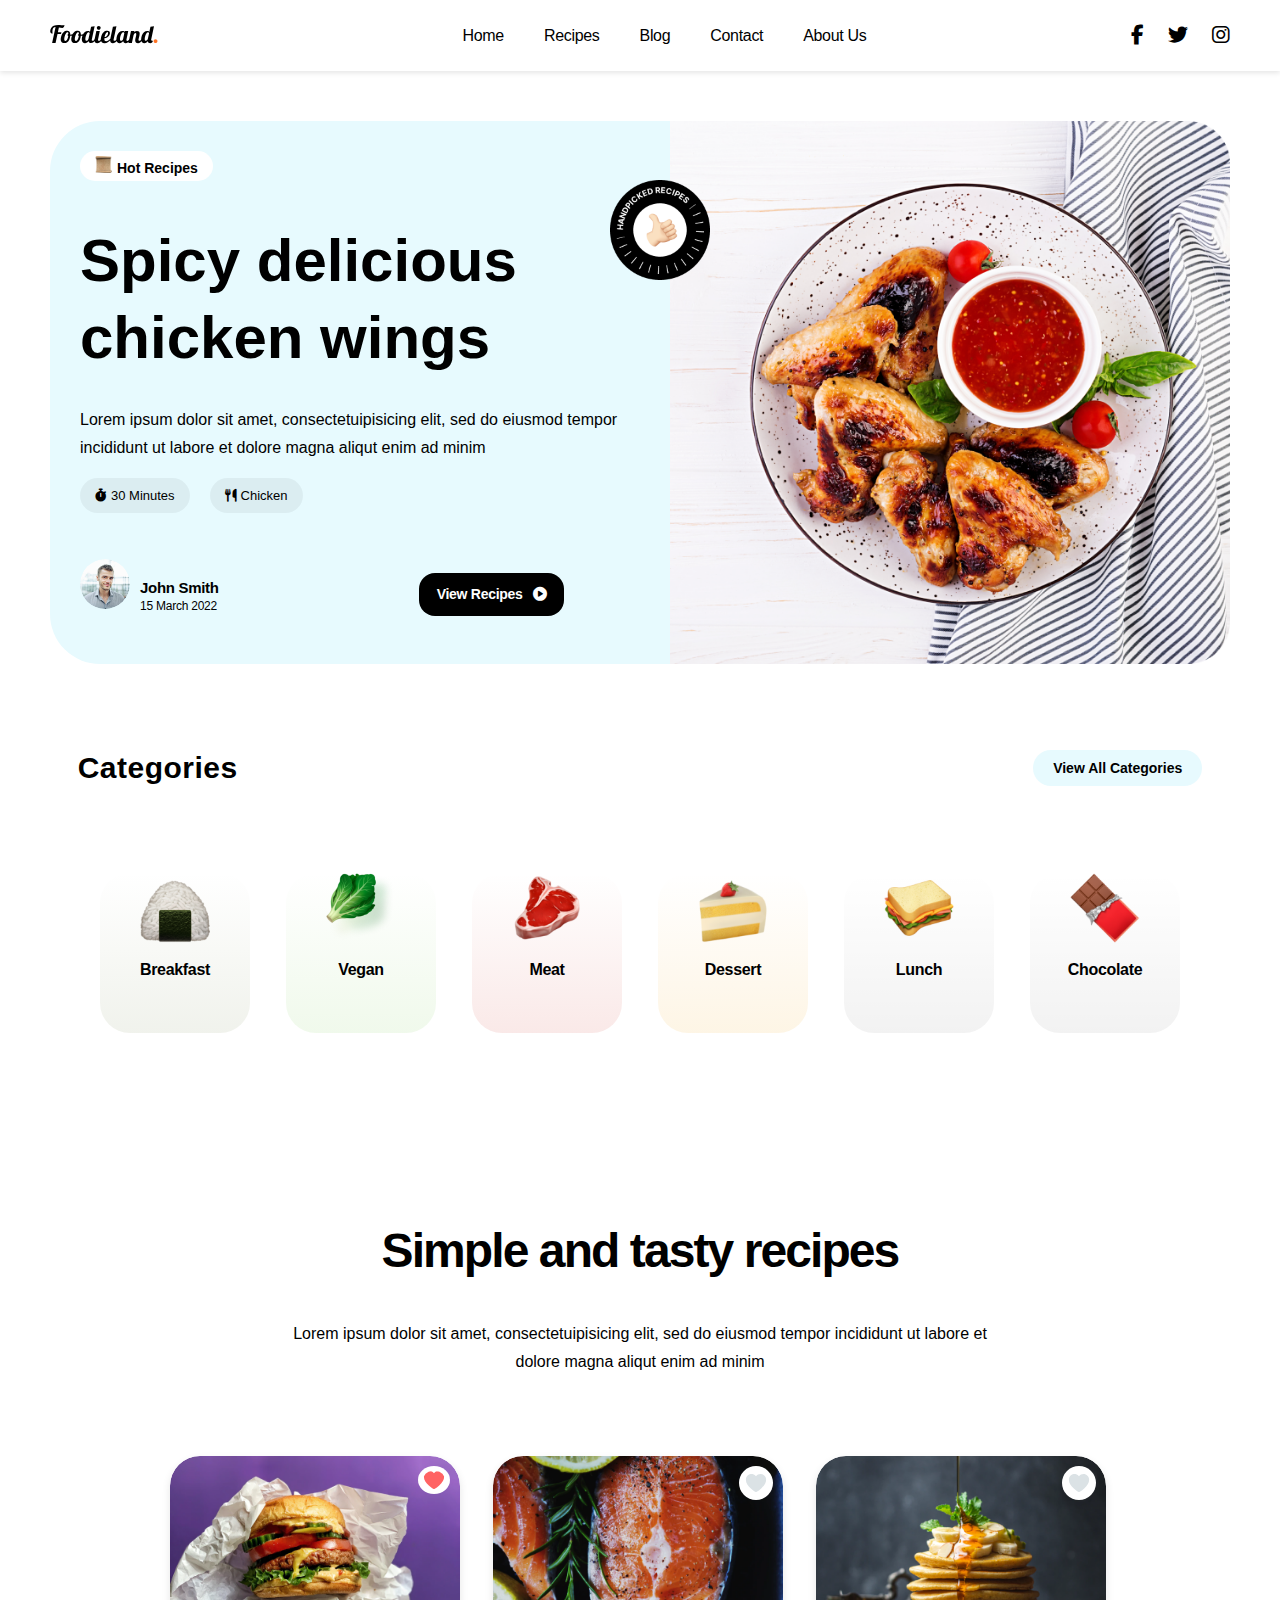
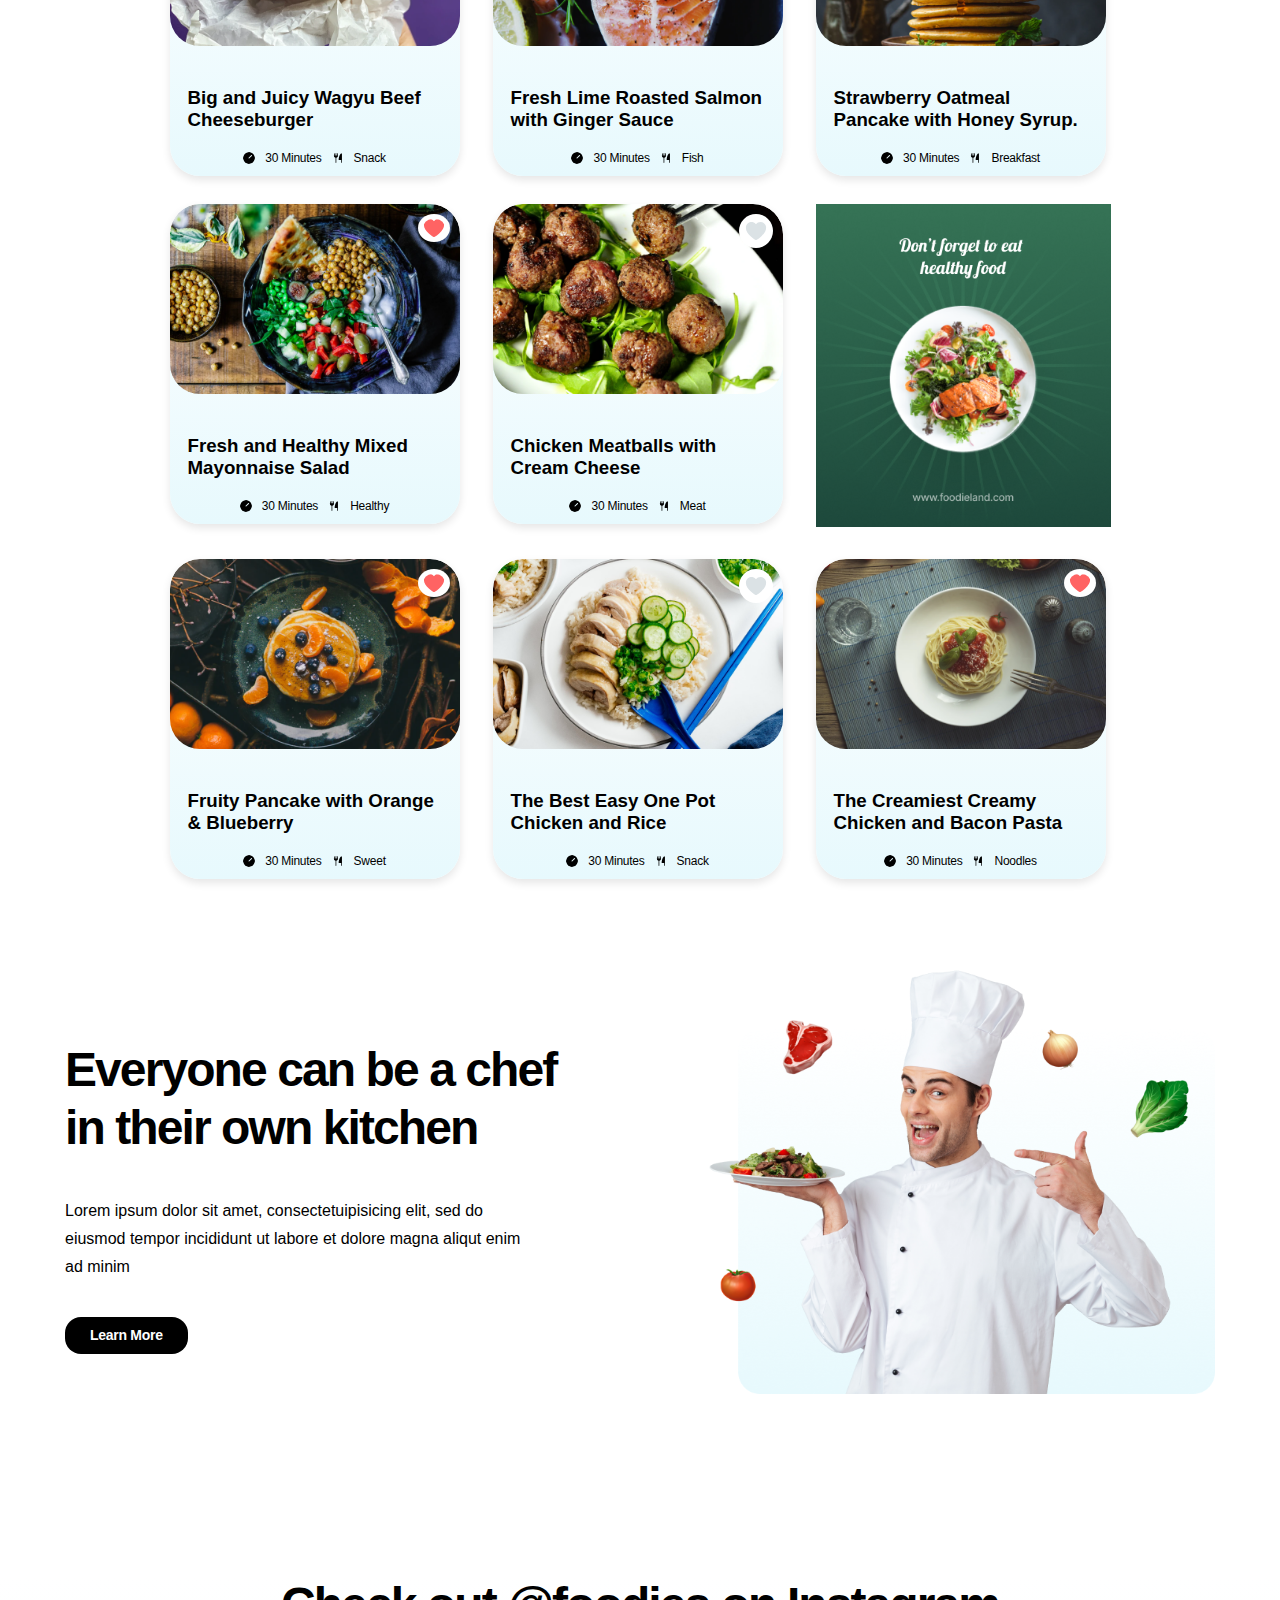
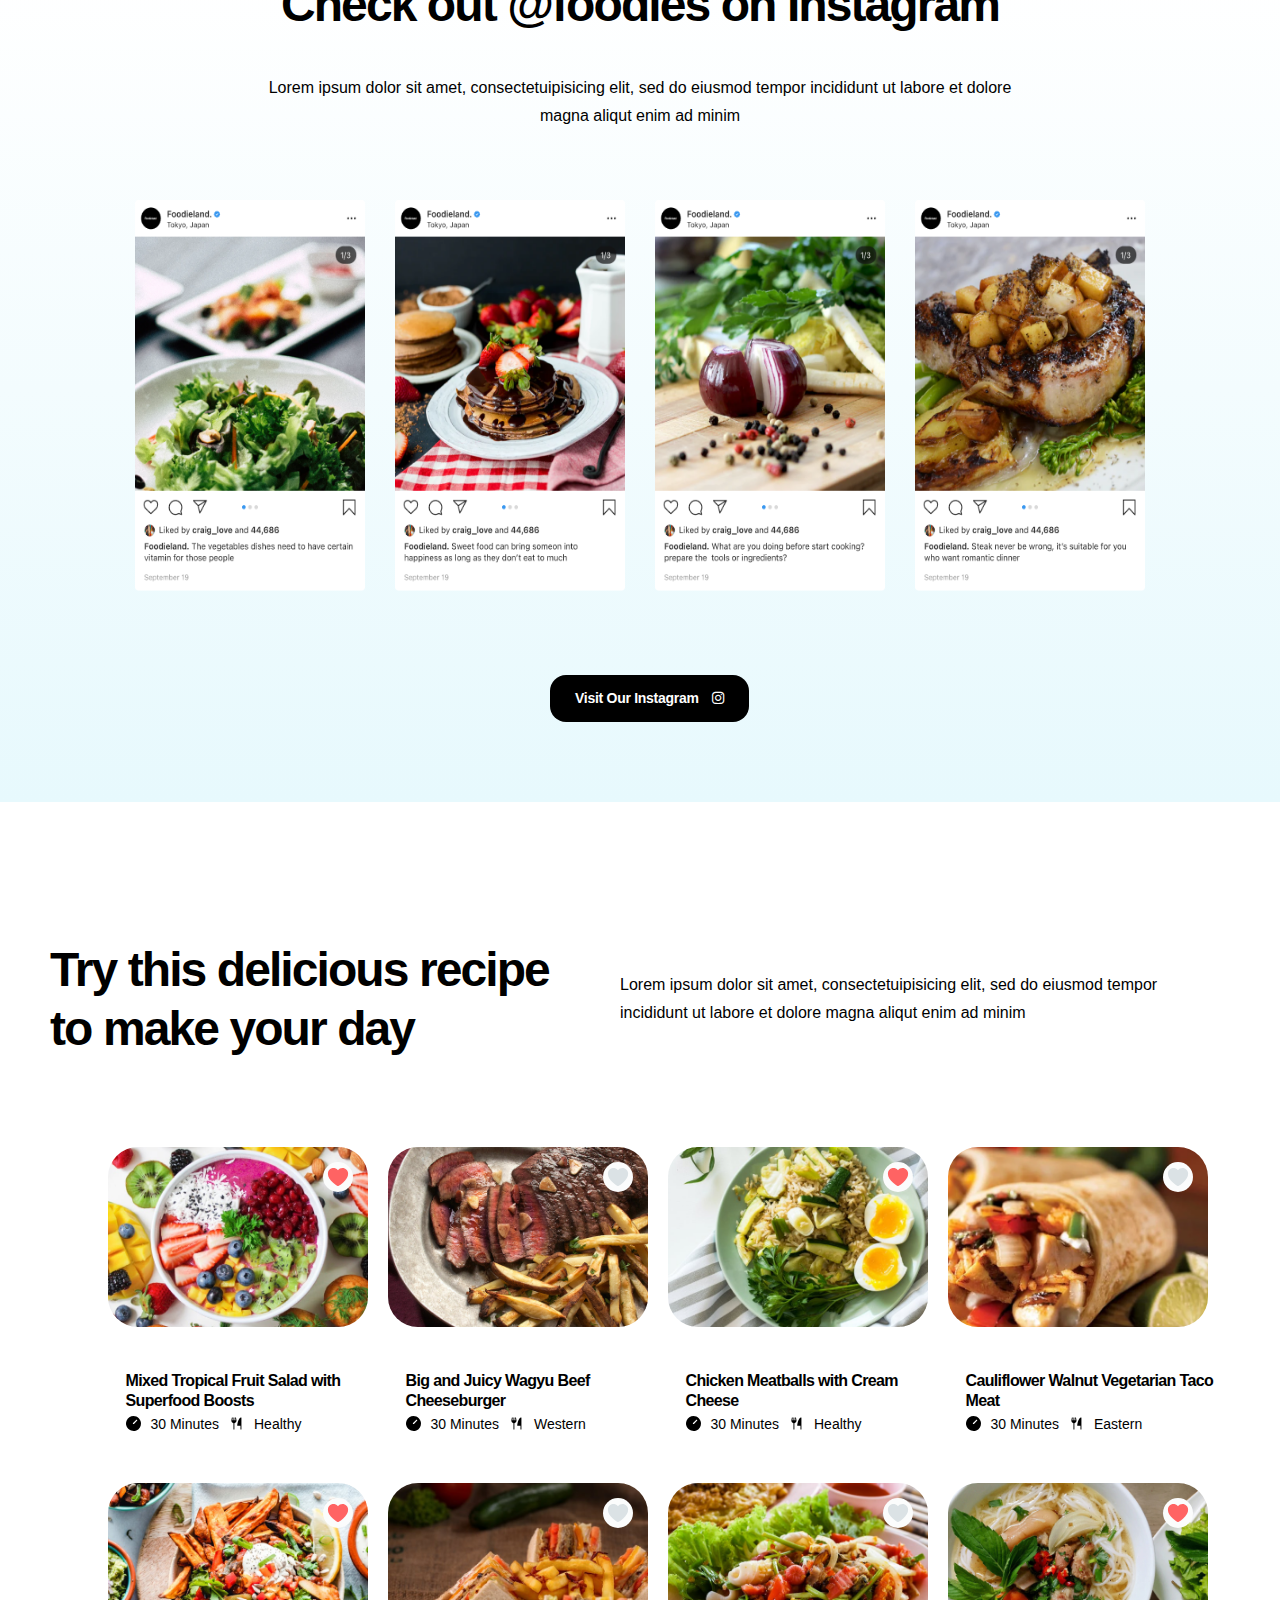
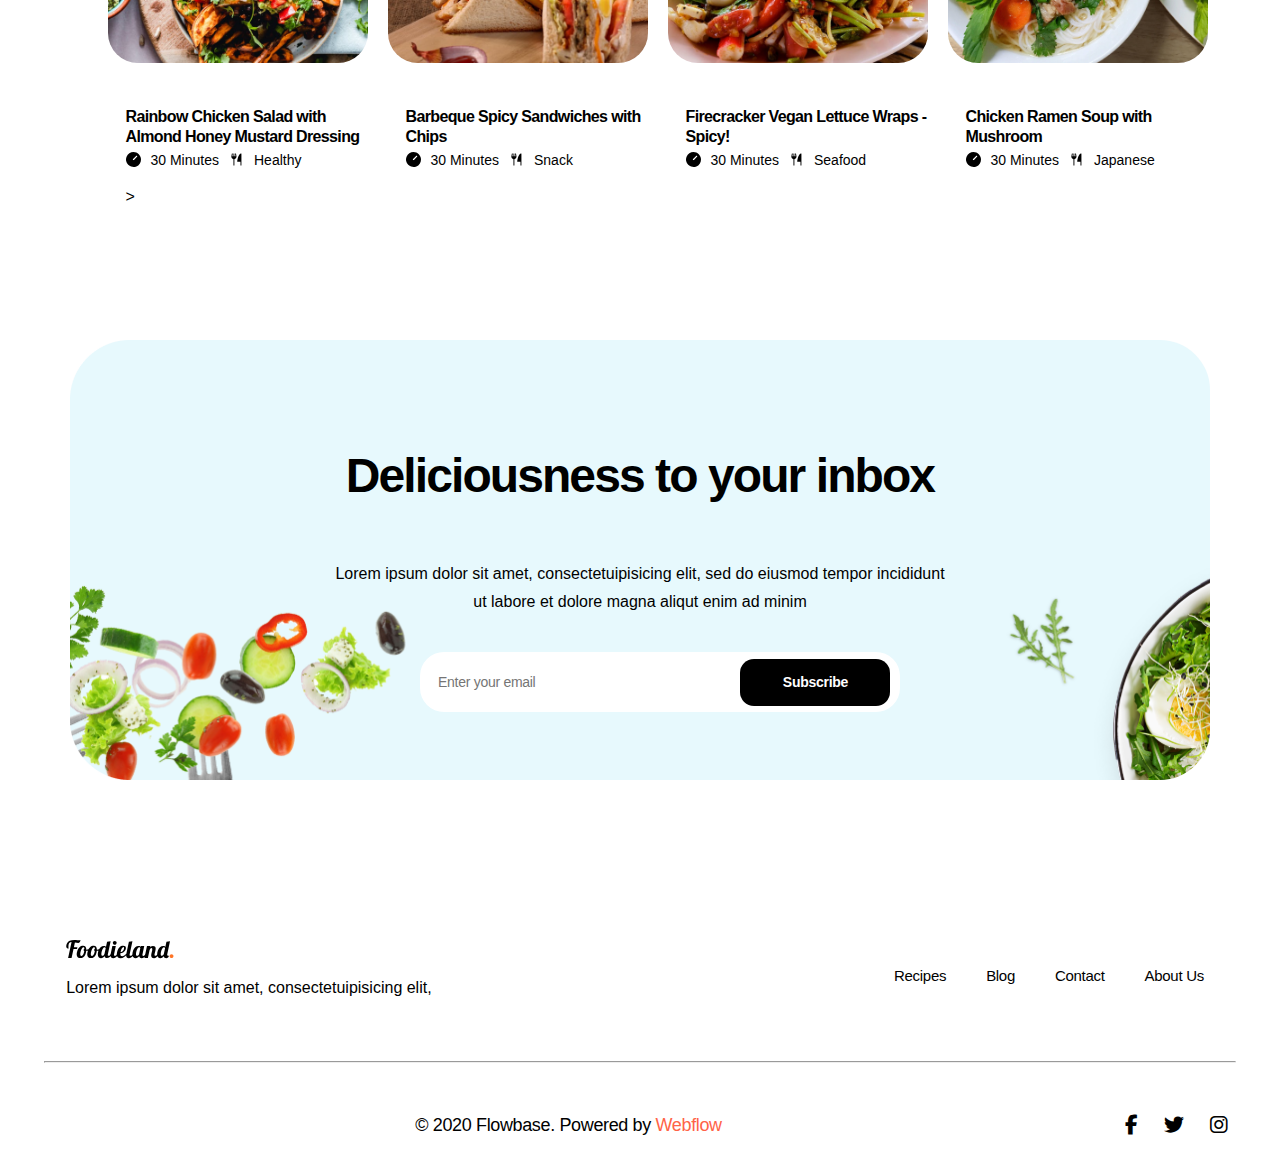
==== index.html @ 09a2fe60 "modified" ====
<!DOCTYPE html>
<html lang="en">
<head>
    <meta charset="UTF-8">
    <meta http-equiv="X-UA-Compatible" content="ie=edge">
    <meta name="viewport" content="width=device-width, initial-scale=1.0">
    <!-- font awesome cdn link -->
    <link rel="stylesheet" href="https://cdnjs.cloudflare.com/ajax/libs/font-awesome/6.7.2/css/all.min.css ">
    <!-- Link to external CSS file  for homepage-->
    <link rel="stylesheet" href="css/Homepage.css">

    <title>Foodieland. homepage</title>
</head>
<body>
    <!-- header section for homepage with navigation links -->
    <header>
        <nav class="navbar">
            <div class ="logo logo-banner">
                <img src="assets/homeImages/heroImages/Foodieland..svg" alt="foodieland logo">
            </div>
            <ul class="menu" role="navigation">
                <li><a href="#">Home</a></li>
                <li><a href="#recipe-Gallery">Recipes</a></li>
                <li><a href="blogpage.html" target="_blank">Blog</a></li>
                <li><a href="contactpage.html" target="_blank">Contact</a></li>
                <li><a href="#footer">About Us</a></li>
            </ul>
            <div class="social-icons">
                <a href=""><i class="fa-brands fa-facebook-f"></i></a>
                <a href=""><i    class="fa-brands fa-twitter"></i></a>
                <a href=""><i  class="fa-brands fa-instagram"></i></a>                             
            </div>
        </nav>
        
    </header>

    <!-- hero section -->
    <main>
        <section class="recipe-preview" id="recipe-preview">
            
            <div class="content-column">
                <div class="label"><img src="./assets/homeImages/heroImages/image 14.png" alt="">Hot Recipes</div>
                <h1>Spicy delicious chicken wings</h1>
                <p>Lorem ipsum dolor sit amet, consectetuipisicing elit, sed do eiusmod tempor incididunt ut labore et dolore magna aliqut enim ad minim</p>
                <div class="details">
                    <div class="time details-btn"><i class="fa-solid fa-stopwatch"></i>30 Minutes</div>
                    <div class="type details-btn"><i class="fa-solid fa-utensils"></i>Chicken</div>
                </div>
                <div class="author">
                    <img src="./assets/homeImages/heroImages/Ellipse 2.svg" alt="profile img">
                <div class="author-info">
                    <h4>John Smith</h4>
                    <p>15 March 2022</p>
                </div>
                <a href="#" class="view-recipe">View Recipes<i class="fa-solid fa-circle-play"></i></a>
                </div>
            </div>
            <img src="./assets/homeImages/heroImages/Badge.png" alt="brand badge image" id="Badge">
            <div class="image-column">
                <img src="./assets/homeImages/heroImages/Mask Group.png"   alt="Baked Chicken Wings"> 
            </div>
        </section>
    </main>
    
    <!-- section categories -->
        <section class="categories">
            <div class="item-view">
                <h2>Categories</h2>
                <button type="view-btn">View All Categories</button>
            </div>
            <div class="category-item-wrapper">
                <div class="category-item item1">
                    <img src="assets/homeImages/categories/image 25.png" alt="">
                    <p>Breakfast</p>
                </div>
                <div class="category-item item2">
                    <img src="assets/homeImages/categories/Group 879.png" alt="">  
                    <p>Vegan</p>
                </div>
                <div class="category-item item3">
                    <img src="assets/homeImages/categories/image 21.png" alt="">
                    <p>Meat</p>
                </div>
                <div class="category-item item4">
                    <img src="assets/homeImages/categories/image 22.png" alt="">
                    <p>Dessert</p>
                </div>
                <div class="category-item item5">
                    <img src="assets/homeImages/categories/image 23.png" alt="">
                    <p>Lunch</p>
                </div>
                <div class="category-item item6">
                    <img src="assets/homeImages/categories/image 24.png" alt="">
                    <p>Chocolate</p>
                </div>
            </div>
        </section>

        <!-- section recipes-gallery  -->
        <section class="recipes-gallery">
            <article class="text">
                <h2>Simple and tasty recipes</h2>
                <p>Lorem ipsum dolor sit amet, consectetuipisicing elit, sed do eiusmod tempor 
                    incididunt ut labore et dolore magna aliqut enim ad minim
                </p>
            </article>
            <section class="gallery" id="recipe-Gallery">

                <article class="card">
                    <div class="icons">
                        <img src="assets/homeImages/simple&Tastygallery/Vector.svg" alt="">
                    </div>
                    <img src="assets/homeImages/simple&Tastygallery/Mask Group.png" alt="Food 5">
                    <div class="card-content">
                        <h3>Big and Juicy Wagyu Beef Cheeseburger</h3>
                        <div class="meta">
                            <img src="assets/homeImages/simple&Tastygallery/time.svg " width="40px" alt="Time"> 30 Minutes
                            <img src="assets/homeImages/simple&Tastygallery/ForkKnife.svg" alt="Category"> Snack
                        </div>
                        </div>
                </article>
                <article class="card">
                    <div class="icons">
                        <img src="assets/homeImages/simple&Tastygallery/Heart.svg" alt="">
                    </div>
                    <img src="assets/homeImages/simple&Tastygallery/image 26.png" alt="Food 5">
                    <div class="card-content">
                        <h3>Fresh Lime Roasted Salmon with Ginger Sauce</h3>
                        <div class="meta">
                            <img src="assets/homeImages/simple&Tastygallery/time.svg "  alt="Time"> 30 Minutes
                            <img src="assets/homeImages/simple&Tastygallery/ForkKnife.svg" alt="Category"> Fish
                        </div>
                        </div>
                </article>
                <article class="card">
                    <div class="icons">
                        <img src="assets/homeImages/simple&Tastygallery/Heart.svg" alt="">
                    </div>
                    <img src="assets/homeImages/simple&Tastygallery/Mask Group (1).png" alt="Food 5">
                    <div class="card-content">
                        <h3>Strawberry Oatmeal Pancake with Honey Syrup.</h3>
                        <div class="meta">
                            <img src="assets/homeImages/simple&Tastygallery/time.svg " width="40px" alt="Time"> 30 Minutes
                            <img src="assets/homeImages/simple&Tastygallery/ForkKnife.svg" alt="Category"> Breakfast
                        </div>
                        </div>
                </article>
                <article class="card">
                    <div class="icons">
                        <img src="assets/homeImages/simple&Tastygallery/Vector.svg" alt="">
                    </div>
                    <img src="assets/homeImages/simple&Tastygallery/Mask Group (2).png" alt="Food 5">
                    <div class="card-content">
                        <h3>Fresh and Healthy Mixed Mayonnaise Salad</h3>
                        <div class="meta">
                            <img src="assets/homeImages/simple&Tastygallery/time.svg " width="40px" alt="Time"> 30 Minutes
                            <img src="assets/homeImages/simple&Tastygallery/ForkKnife.svg" alt="Category"> Healthy
                        </div>
                        </div>
                </article>
                <article class="card">
                    <div class="icons">
                        <img src="assets/homeImages/simple&Tastygallery/Heart.svg" alt="">
                    </div>
                    <img src="assets/homeImages/simple&Tastygallery/Mask Group (3).png" alt="Food 5">
                    <div class="card-content">
                        <h3>Chicken Meatballs with Cream Cheese</h3>
                        <div class="meta">
                            <img src="assets/homeImages/simple&Tastygallery/time.svg " width="40px" alt="Time"> 30 Minutes
                            <img src="assets/homeImages/simple&Tastygallery/ForkKnife.svg" alt="Category"> Meat
                        </div>
                        </div>
                </article>
                <article class="advert" >
                    <img src="assets/homeImages/simple&Tastygallery/Ads.png" width="" alt="Food 5">  
                </article>
                <article class="card">
                    <div class="icons">
                        <img src="assets/homeImages/simple&Tastygallery/Vector.svg" alt="">
                    </div>
                    <img src="assets/homeImages/simple&Tastygallery/Mask Group (4).png" alt="Food 5">
                    <div class="card-content">
                        <h3>Fruity Pancake with Orange & Blueberry</h3>
                        <div class="meta">
                            <img src="assets/homeImages/simple&Tastygallery/time.svg " width="40px" alt="Time"> 30 Minutes
                            <img src="assets/homeImages/simple&Tastygallery/ForkKnife.svg" alt="Category"> Sweet
                        </div>
                        </div>
                </article>
                <article class="card">
                    <div class="icons">
                        <img src="assets/homeImages/simple&Tastygallery/Heart.svg" alt="">
                    </div>
                    <img src="assets/homeImages/simple&Tastygallery/Mask Group (5).png" alt="Food 5">
                    <div class="card-content">
                        <h3>The Best Easy One Pot Chicken and Rice</h3>
                        <div class="meta">
                            <img src="assets/homeImages/simple&Tastygallery/time.svg " width="40px" alt="Time"> 30 Minutes
                            <img src="assets/homeImages/simple&Tastygallery/ForkKnife.svg" alt="Category"> Snack
                        </div>
                        </div>
                </article>
                <article class="card">
                    <div class="icons">
                        <img src="assets/homeImages/simple&Tastygallery/Vector.svg" alt="">
                    </div>
                    <img src="assets/homeImages/simple&Tastygallery/Mask Group (6).png" alt="Food 5">
                    <div class="card-content">
                        <h3>The Creamiest Creamy Chicken and Bacon Pasta</h3>
                        <div class="meta">
                            <img src="assets/homeImages/simple&Tastygallery/time.svg " width="40px" alt="Time"> 30 Minutes
                            <img src="assets/homeImages/simple&Tastygallery/ForkKnife.svg" alt="Category"> Noodles
                        </div>
                        </div>
                </article>
            </section>
        </section>


        <!-- section learn more -->
        <section class="learn-more">
            <div class="text-content">
            
                    <h2>Everyone can be a chef in their own kitchen</h2>
                    <p>Lorem ipsum dolor sit amet, consectetuipisicing elit, sed do eiusmod tempor 
                        incididunt ut labore et dolore magna aliqut enim ad minim</p>
            
                <button type="view-btn">Learn More</button>
            </div>
            <div class="learn-more-vector">
                <img src="assets/homeImages/learmoreImg/Group 880.png" alt="">
            </div>
        </section>

        <!-- section instragram posts -->
        <section class="instagram-posts">
            <h2>Check out @foodies on Instagram</h2>
            <p>Lorem ipsum dolor sit amet, consectetuipisicing elit, sed do eiusmod tempor
                incididunt ut labore et dolore magna aliqut enim ad minim</p>
                <div class="instagram-feed">
                    <div class="feed-item"><img src="assets/homeImages/instagramGallery/Post.png" alt="instagram post"></div>
                    <div class="feed-item"><img src="assets/homeImages/instagramGallery/Post (1).png" alt="instagram post"></div>
                    <div class="feed-item"><img src="assets/homeImages/instagramGallery/Post (2).png" alt="instagram post"></div>
                    <div class="feed-item"><img src="assets/homeImages/instagramGallery/Post (3).png" alt="instagram post"></div>
                </div>
                <button type="visit-btn">Visit Our Instagram <i class="fa-brands fa-instagram"></i></button>
    </section>

    <!-- section more recipes -->
        <section class="more-recipes">
            <article class="more-recipes-content">
                <h2>Try this delicious recipe to make your day</h2>
                <p>Lorem ipsum dolor sit amet, consectetuipisicing elit, sed do eiusmod tempor 
                    incididunt ut labore et dolore magna aliqut enim ad minim</p>
            </article>
            <div class="more-recipes-gallery">
                <div class="more-recipe-card">
                    <div class="card-image-container">
                        <img src="assets/homeImages/moreRecipe/Mask Group.png"  alt="superfood" id="cardPic">
                        <div class="favorite-icon">
                            <img src="assets/homeImages/simple&Tastygallery/Vector.svg" alt="Favorite">
                        </div>
                    </div>
                    <div class="card-content">
                        <h4>Mixed Tropical Fruit Salad with Superfood Boosts </h4>
                        <div class="card-meta">
                            <img src="assets/homeImages/simple&Tastygallery/time.svg" alt="Time"> 30 Minutes
                            <img src="assets/homeImages/simple&Tastygallery/ForkKnife.svg" alt="Category"> Healthy
                        </div>
                    </div>    
                </div>
                <div class="more-recipe-card">
                    <div class="card-image-container">
                        <img src="assets/homeImages/moreRecipe/Mask Group (1).png" alt="cheeseburger" id="cardPic">
                        <div class="favorite-icon">
                            <img src="assets/homeImages/moreRecipe/Heart.svg" alt="Favorite">
                        </div>
                    </div>
                    <div class="card-content">
                        <h4>Big and Juicy Wagyu Beef Cheeseburger</h4>
                        <div class="card-meta">
                            <img src="assets/homeImages/simple&Tastygallery/time.svg" alt="Time"> 30 Minutes
                            <img src="assets/homeImages/simple&Tastygallery/ForkKnife.svg" alt="Category"> Western
                        </div>
                    </div>    
                </div>
                <div class="more-recipe-card">
                    <div class="card-image-container">
                        <img src="assets/homeImages/moreRecipe/Mask Group (3).png" alt="japanese fried rice" id="cardPic">
                        <div class="favorite-icon">
                            <img src="assets/homeImages/simple&Tastygallery/Vector.svg" alt="Favorite">
                        </div>
                    </div>
                    <div class="card-content">
                        <h4>Chicken Meatballs with Cream Cheese</h4>
                        <div class="card-meta">
                            <img src="assets/homeImages/simple&Tastygallery/time.svg" alt="Time"> 30 Minutes
                            <img src="assets/homeImages/simple&Tastygallery/ForkKnife.svg" alt="Category"> Healthy
                        </div>
                    </div>    
                </div>
                <div class="more-recipe-card">
                    <div class="card-image-container">
                        <img src="assets/homeImages/moreRecipe/image 26.png"  alt="taco burger" id="cardPic">
                        <div class="favorite-icon">
                            <img src="assets/homeImages/moreRecipe/Heart.svg" alt="Favorite">
                        </div>
                    </div>
                    <div class="card-content">
                        <h4>Cauliflower Walnut Vegetarian Taco Meat</h4>
                        <div class="card-meta">
                            <img src="assets/homeImages/simple&Tastygallery/time.svg" alt="Time"> 30 Minutes
                            <img src="assets/homeImages/simple&Tastygallery/ForkKnife.svg" alt="Category"> Eastern
                        </div>
                    </div>    
                </div>
                <div class="more-recipe-card">
                    <div class="card-image-container">
                        <img src="assets/homeImages/moreRecipe/Mask Group (4).png"  alt="Chicken salad" id="cardPic">
                        <div class="favorite-icon">
                            <img src="assets/homeImages/simple&Tastygallery/Vector.svg" alt="Favorite">
                        </div>
                    </div>
                    <div class="card-content">
                        <h4>Rainbow Chicken Salad with Almond Honey Mustard Dressing</h4>
                        <div class="card-meta">
                            <img src="assets/homeImages/simple&Tastygallery/time.svg" alt="Time"> 30 Minutes
                            <img src="assets/homeImages/simple&Tastygallery/ForkKnife.svg" alt="Category"> Healthy
                        </div>>
                    </div>    
                </div>
                <div class="more-recipe-card">
                    <div class="card-image-container">
                        <img src="assets/homeImages/moreRecipe/Mask Group (5).png" alt="barbeque" id="cardPic">
                        <div class="favorite-icon">
                            <img src="assets/homeImages/moreRecipe/Heart.svg" alt="Favorite">
                        </div>
                    </div>
                    <div class="card-content">
                        <h4>Barbeque Spicy Sandwiches with Chips</h4>
                        <div class="card-meta">
                            <img src="assets/homeImages/simple&Tastygallery/time.svg" alt="Time"> 30 Minutes
                            <img src="assets/homeImages/simple&Tastygallery/ForkKnife.svg" alt="Category"> Snack
                        </div>
                    </div>    
                </div>
                <div class="more-recipe-card">
                    <div class="card-image-container">
                        <img src="assets/homeImages/moreRecipe/Mask Group (6).png"  alt="lettuce wraps" id="cardPic">
                        <div class="favorite-icon">
                            <img src="assets/homeImages/moreRecipe/Heart.svg" alt="Favorite">
                        </div>
                    </div>
                    <div class="card-content">
                        <h4>Firecracker Vegan Lettuce Wraps - Spicy!</h4>
                        <div class="card-meta">
                            <img src="assets/homeImages/simple&Tastygallery/time.svg" alt="Time"> 30 Minutes
                            <img src="assets/homeImages/simple&Tastygallery/ForkKnife.svg" alt="Category">Seafood
                        </div>
                    </div>    
                </div>
                <div class="more-recipe-card">
                    <div class="card-image-container">
                        <img src="assets/homeImages/moreRecipe/Mask Group (7).png"  alt="chicken ramen" id="cardPic">
                        <div class="favorite-icon">
                            <img src="assets/homeImages/simple&Tastygallery/Vector.svg" alt="Favorite">
                        </div>
                    </div>
                    <div class="card-content">
                        <h4>Chicken Ramen Soup with Mushroom</h4>
                        <div class="card-meta">
                            <img src="assets/homeImages/simple&Tastygallery/time.svg" alt="Time"> 30 Minutes
                            <img src="assets/homeImages/simple&Tastygallery/ForkKnife.svg" alt="Category">Japanese
                        </div>
                    </div>    
                </div>
            </div>
        </section>

        <!-- section subscribtion card -->
        <section class="subscribtion">
            <div class="subscribe-card-container">
            <h2>Deliciousness to your inbox</h2>
            <p>Lorem ipsum dolor sit amet, consectetuipisicing elit, sed do eiusmod tempor
                incididunt ut labore et dolore magna aliqut enim ad minim</p>
            <div class="user-form">
            <form action="">
                <input type="email" name="user email" placeholder="Enter your email">
                <button type="subscribe">Subscribe</button>
                </form>
            </div>
            </div>
        </section>

        <!-- footer -->
        <footer id="footer">
            <div class="footer-container">
                <div class="first-content">
                    <div class="logo-banner">
                        <img src="assets/homeImages/heroImages/Foodieland..svg" alt="">
                        <p>Lorem ipsum dolor sit amet, consectetuipisicing elit,</p>
                    </div>
                    <ul class="nav" role="navigation">
                        <li><a href="#recipe-Gallery">Recipes</a></li>
                        <li><a href="blogpage.html" target="_blank">Blog</a></li>
                        <li><a href="contactpage.html" target="_blank">Contact</a></li>
                        <li><a href="#">About Us</a></li>
                    </ul>
                </div>
                <hr width="93%">
                <div class="social-media">
                    <div></div>
                    <p>© 2020 Flowbase. Powered by <span style="color: tomato;">Webflow</span></p>
                    <ul class="footer-socials">
                        <li><a href="#"><i class="fa-brands fa-facebook-f"></i></a></li>
                        <li><a href="#"><i class="fa-brands fa-twitter"></i></a></li>
                        <li><a href="#"><i class="fa-brands fa-instagram"></i></a></li>
                    </ul>
                </div>
            </div>
        </footer>
    </body> 
</html>
---- css/Homepage.css ----
/* general selector reset */
* {
    list-style: none;
    outline: none;
    text-decoration: none;
    scroll-behavior: smooth;
    scrollbar-width: none;
}

                                        /* body reset styling */

body {
    background-color: white;
    margin: 0;
    padding: 0;
    box-sizing: border-box;
    font-family: 'Inter', sans-serif;
    height: 100vh;
}

                                        /* header styling */
.navbar {
    display: flex;
    justify-content: space-between;
    align-items: center;
    padding: 10px 50px;
    box-shadow: 0 2px 5px rgba(0, 0, 0, 0.1);
}

.logo {
    font-family: 'lobster', cursive;;
    font-size: 24px;
    font-weight: 800;
    line-height: 30px;
    text-align: left;
    
}


.menu {
    display: flex;
    gap: 40px;
}

.menu a {
    font-size: 16px;
    font-weight: 500;
    line-height: 19.36px;
    letter-spacing: -0.02em;
    text-align: center;
    color: black;
}

.menu a:hover {
    color: brown;
    transition: color 0.3s ease;
}

.social-icons {
    display: flex;
    gap: 24px;
}

.social-icons a {
    color: black;
    font-size: 20px;
}

.social-icons a:hover {
    color: brown;
    transition: color 0.3s ease;
}


                                        /* main section styling */

#recipe-preview {
    margin: 20px 20px;
    padding: 30px;
}

.content-column {
    border-top-left-radius: 50px;
    border-bottom-left-radius: 50px;
}

.recipe-preview {
    display: flex;
    flex-wrap: wrap;
    margin-top: 40px;
    /* background-color: #E7FAFE; */
    margin: 0 auto;
}

.image-column {
    flex: 1; 
}

.image-column img {
    max-width: 100%;
    height: auto;
    display: block; 
}

#Badge {
    position: absolute;
    top: 180px;
    left: 610px;
    width: 100px;
    height: 100px;
}

.content-column {
    padding: 0 30px;
    background-color: #E7FAFE;
    flex: 1; 
}

.label {
    padding: 5px  15px;
    display: inline-block;
    margin-top: 30px;
    background-color: #FFFFFF;
    text-align: center;
    color: black;
    font-size: 14px;
    font-weight: bold;
    border-radius: 50px;
}

.label img {
    width: 17px;
    height: 17px;
    margin-right: 5px;
}

.label:hover {
    background-color: brown;
    cursor: progress;
    text-transform: uppercase;
    color: white;
    transition: background-color 0.3s ease;
}

.content-column h1 {
    font-size: 60px;
    font-weight: 800;
    line-height: 77.47px;
    font-family: 'inter', sans-serif;
    margin-bottom: 30px;
}

.content-column p {
    font-size: 16px;
    font-weight: 400;
    line-height: 28px;
    text-align: left;   
}

.details {
    display: flex;
    margin-bottom: 30px;
}

.details-btn {
    margin-right: 20px;
    padding: 10px 15px;
    border-radius: 50px;
    font-size: 13px;
    background-color: #0000000D;
}

.details-btn i {
    margin-right: 5px;
}

.author {
    display: flex;
    align-items: center;
    max-width: 100%;
}

.author img {
    width: 50px;
    height: 50px;
    border-radius: 50%; 
    object-fit: cover;
}

.author-info {
    display: flex;
    flex-direction: column;
    margin-left: 10px;
}


.author-info h4 {
    margin-top: 35px;
    margin-bottom: 0;
    font-size: 15px;
    font-weight: 700;
    line-height: 19.36px;
    letter-spacing: -0.02em;
    text-align: left;

}

.author-info p {
    margin-top: 0;
    margin-bottom: 10px;
    font-size: 12px;
    font-weight: 500;
    line-height: 16.94px;
    letter-spacing: -0.02em;
    text-align: left;
}

.view-recipe {
    margin-top: 20px;
    margin-left: 200px;
    justify-content: center;
    padding: 13px 18px;
    background-color: #000000; 
    color: white;
    font-size: 14px;
    font-weight: 600;
    line-height: 16.94px;
    letter-spacing: -0.02em;
    text-align: left;
    
    border-radius: 16px;
    
}

.view-recipe i {
    margin-left: 10px;
}

.view-recipe:hover {
    transform: translate(0, -5px);
    background-color: brown;
}

                                        /* categories styling */

.categories {
    width: 100%;
    height: auto;
    margin-bottom: 50px;
}

.item-view {
    width: 100%;
    display: flex;
    justify-content: space-around;
    align-items: center;
}

.item-view h2 {
    font-size: 30px;
    font-weight: 800;
    line-height: 58.45px;
    letter-spacing: 0.5px;
    margin-right: 50%;
}

.item-view button {
    padding: 10px 20px;
    background-color:#E7FAFE;
    color: black;
    font-size: 14px;
    font-weight: 600;
    border: none;
    border-radius: 18px;
}

.item-view button:hover {
    background-color: brown;
    color: white;
    transition: background-color 0.3s ease;
}

.category-item-wrapper {
    width: 100%;
    display: flex;
    justify-content: center;
    align-items: center;
    margin-top: 50px;
    margin-bottom: 50px;
    gap: 10px;
    flex-wrap: wrap;
}

.category-item img{
    width: 70px;
    height: 70px;
    display: flex;
    justify-content: center;
    align-items: center;
    margin: 0  auto;
}

.category-item {
    display: block;
    justify-content: center;
    align-items: center;
    margin: 0 13px;
    width: 150px;
    height: 160px;
    border-radius: 30px;
    transition: transform 0.3s ease, opacity 0.3s ease;
    opacity: 0px;    
}

.category-item p {
    font-size: 16px;
    font-weight: 600;
    line-height: 21.78px;
    letter-spacing: -0.02em;
    text-align: center;

}

.item1 {
    background: linear-gradient(180deg, rgba(112, 130, 70, 0) 0%, rgba(112, 130, 70, 0.1) 100%);
}

.item2 {
    background: linear-gradient(180deg, rgba(108, 198, 63, 0) 0%, rgba(108, 198, 63, 0.1) 100%);
}

.item3 {
    background: linear-gradient(180deg, rgba(204, 38, 27, 0) 0%, rgba(204, 38, 27, 0.1) 100%);
}

.item4{
    background: linear-gradient(180deg, rgba(240, 158, 0, 0) 0%, rgba(240, 158, 0, 0.1) 100%);

}

.item5 {
    background: linear-gradient(180deg, rgba(0, 0, 0, 0) 0%, rgba(0, 0, 0, 0.05) 100%);
}

.item6 {
    background: linear-gradient(180deg, rgba(0, 0, 0, 0) 0%, rgba(0, 0, 0, 0.05) 100%);
}


.category-item:hover {
    transform: translateY(-10px);
    opacity: 1;
}

                                    /* recipes-gallery section stylng*/
.recipes-gallery {
    display: flex;
    flex-direction: column;
    justify-content: center;
    align-items: center;
    height: auto
}

.recipes-gallery .text {
    width: 100%;
    margin-top: 100px;
    margin-bottom: 80px;
}

.recipes-gallery .text h2 {
    font-size: 48px;
    font-weight: 600;
    line-height: 58.09px;
    letter-spacing: -0.04em;
    text-align: center;
}


.recipes-gallery .text p {
    width: 706px;
    margin: 0 auto;
    font-size: 16px;
    font-weight: 400;
    line-height: 28px;
    text-align: center;
}

.gallery {
    display: grid;
    grid-template-columns: repeat(3, 1fr);
    gap: 28px;
    max-width: 1000px;
}
.card {
    width: 290px;
    height: 320px;
    background: linear-gradient(180deg, rgba(231, 249, 253, 0) 0%, #E7F9FD 100%);
    border-radius: 30px;
    overflow: hidden;
    box-shadow: 0 4px 8px rgba(0,0,0,0.1);
    position: relative;
}

.card:hover {
    transform: scale(1.05);
    box-shadow: 0px 5px 10px rgba(0, 0, 0, 0.2);
    transition: transform 0.3s ease, box-shadow 0.3s ease;
}
.card img {
    width: 100%;
    height: 190px;
    object-fit: cover;
    border-radius: 30px;
    transition: transform 0.3s ease;
}

.advert img {
    width: 295px;
    height: 323px;
    object-fit: cover;
}

.card-content {
    padding: 18px;
    
}
.card-content h4 {
    font-size: 22px;
    font-weight: 600;
    line-height: 32px;
    letter-spacing: -0.04em;
    text-align: left;
    margin-bottom: 5px;
}


.icons {
    position: absolute;
    top: 10px;
    right: 10px;
    display: flex;
    gap: 10px;
    padding: 5px;
    border: none;
    border-radius: 50%;
    background-color: #FFFFFF;
}

.icons img:hover {
    transform: scale(1.3);
    transition: transform 0.3s ease;
    background-color: brown;
}

.icons img {
    width: 100%;
    height: 100%;
    object-fit: cover;
    transition: transform 0.3s ease;
}

.meta img {
    width: 12px;
    height: 12px;
    object-fit: cover;
}

.meta {
    display: flex;
    align-items: center;
    justify-content: center;
    gap: 10px;
    font-size: 12px;
    font-weight: 500;
    line-height: 16.94px;
    letter-spacing: -0.02em;
    text-align: left;
    

}


.icons {
    background-color: #FFFFFF;
    padding: 5px;
    border-radius: 50%;
    cursor: pointer;
    font-size: 14px;
}

                                        /* learn more section styling */
.learn-more {
    width: 1280px;
    height: 597px;
    display: flex;
    justify-content: center;
    align-items: center;
    margin-bottom: 100px;  
    flex-wrap: wrap;

}

.learn-more .text-content {
    flex: 1;
    padding: 0 65px;
}

.learn-more-vector {
    flex: 1;
    margin-right: 20px;

}

.learn-more-vector img {
    width: 520px;
    height: 3;
    
}

.learn-more .text-content h2 {
width: 500px;
font-family: 'inter', sans-serif;
font-size: 48px;
font-weight: 600;
line-height: 58.09px;
letter-spacing: -0.04em;
text-align: left;
}

.learn-more .text-content p {
    width:470px;
    text-align: left;
    margin-top: 20px;
    font-size: 16px;
    font-weight: 400;
    line-height: 28px;
}

.learn-more button {
    margin-top: 20px;
    justify-content: center;
    padding: 10px 25px;
    background-color: #000000; 
    color: white;
    font-size: 14px;
    font-weight: 600;
    line-height: 16.94px;
    letter-spacing: -0.02em;
    text-align: left;
    border: none;
    border-radius: 16px;
    }
    
    .learn-more button:hover {
        transform: translate(0, -5px);
        background-color: brown;
    }


    /* instagram posts section styling */
    .instagram-posts {
        margin: 0 auto;
        height: 100%;
        background: linear-gradient(180deg, rgba(231, 249, 253, 0) 0%, #E7F9FD 100%);
        height: auto;
    }


    .instagram-posts h2 {

        font-size: 48px;
        font-weight: 600;
        line-height: 58.09px;
        letter-spacing: -0.04em;
        text-align: center;

    }

    .instagram-posts p {
        width: 780px;
        margin: 0 auto;

        font-size: 16px;
        font-weight: 400;
        line-height: 28px;
        text-align: center;

    }

    .instagram-feed {
        display: flex;
        justify-content: center;
        align-items: center;
        margin-top: 70px;
        margin-bottom: 30px;
        gap: 30px;
        flex-wrap: wrap;
    }


    .feed-item img {
        width: 230px;
        height: 390.44px;
    }

    .feed-item:hover {
        transform: scale(1.05);
        box-shadow: 0px 5px 10px rgba(0, 0, 0, 0.2);
        transition: transform 0.3s ease, box-shadow 0.3s ease;
    }


    .instagram-posts [type="visit-btn"] {
        margin-top: 50px;
        margin-bottom: 80px;
        margin-left: 550px;
        justify-content: center;
        text-align: center;
        padding: 15px 25px;
        background-color: #000000; 
        color: white;

        font-size: 14px;
        font-weight: 600;
        line-height: 16.94px;
        letter-spacing: -0.02em;
        border: none;
        border-radius: 16px;
        }

        .instagram-posts [type="visit-btn"] i {
            margin-left: 10px;
        }

        .instagram-posts [type="visit-btn"]:hover {
            transform: translate(0, -5px);
            background-color: brown;
            cursor: wait;
        }
        
        .learn-more button:hover {
            transform: translate(0, -5px);
            background-color: brown;
        }



        /*  more recipe section styling */

        .more-recipes { 
            width: 100%;
            max-width: 1270px;
            height: 868px;   
        }

        .more-recipes-content {
            display: flex;
            justify-content: center;
            align-items: center;
            margin-top: 100px;
            padding-bottom: 50px;
            flex-wrap: wrap;
            gap: 70px;
        }

        .more-recipes-content h2 {
            width: 500px;
            height: 116px;
    
            font-size: 48px;
            font-weight: 600;
            line-height: 58.09px;
            letter-spacing: -0.04em;
            text-align: left;
        }

        .more-recipes-content p {
            width: 600px;
            height: 56px;

    
            font-size: 16px;
            font-weight: 400;
            line-height: 28px;
            text-align: left;
        }

        #cardPic {
            width: 100%;
            height: 180px;
            object-fit: cover;
            border-radius: 30px;
        }

        .more-recipes-gallery {
            width: 100%;
            max-width: fit-content;
            padding-left: 45px;
            justify-self: center;
            place-self: center;
            display: grid;
            grid-template-columns: repeat(4, 1fr);
            grid-gap: 20px;

        }
        
        .more-recipe-card:hover{
            transform: scale(1.1);
            transition: transform 0.3s ease;
        }

        .more-recipe-card {
            position: relative;
            width: 260px;
            height: 316px;
        }

        .more-recipe-card .favorite-icon {
            position: absolute;
            top: 15px;
            left: 215px;
            width: 30px;
            height: 30px;
            background-color: #fbfcfc;
            border-radius: 50%;
            display: flex;
            justify-content: center;
            align-items: center;
            color: white;
        }

        .more-recipe-card .favorite-icon:hover {
            background-color: brown;
        }



        .more-recipe-card .card-content h4 {
            width: 250px;
    
            font-size: 16px;
            font-weight: 600;
            line-height: 20px;
            text-align: left;
        }

        .more-recipe-card .card-meta {
            display: flex;
            align-items: center;
            gap: 10px;
            font-size: 14px;
            font-weight: 500;
            margin-bottom: 20px;
        }

        .more-recipe-card .card-meta img {
            width: 15px;
        }


        /* subscribtion sction styling */

        .subscribtion {
            width: 100%;
            margin-top: 100px;
        }

        .subscribe-card-container {
            display: flex;
            flex-direction: column;
            justify-content: center;
            align-items: center;

            background-image: url(../assets/homeImages/subscribtionCardBG/Mask\ Group.png);
            background-repeat: no-repeat;
            background-size: cover;
            width: 1140px;
            height: 440px;
            margin-inline: auto;
            border-radius: 50px;
            margin-top: 170px;
            margin-bottom: 120px;
        }

        .subscribe-card-container h2 {
            width: 589px;
            height: 58px;
    
            font-size: 48px;
            font-weight: 600;
            line-height: 58.09px;
            letter-spacing: -0.04em;
            text-align: center;
            
        }

        .subscribe-card-container p {
            width: 620px;
            height: 56px;
    
            font-size: 16px;
            font-weight: 400;
            line-height: 28px;
            text-align: center;
        }

        .subscribe-card-container .user-form{
            width: 480px;
            height: 60px;
            margin-top: 20px;
            margin-left: 40px;
            display: flex;
            align-items: center;
            border: none;
            border-radius: 24px;
            background-color: white;
        }

        .subscribe-card-container form input[type="email"] {
            width: 280px;
            padding: 15px 18px;
            border: none;
            border-radius: 24px;
            outline: none;
            background-color: white;
    
            font-size: 14px;
            font-weight: 500;
            line-height: 16.94px;
            letter-spacing: -0.02em;
            text-align: left;
            color-interpolation-filters: #00000066;

        }

        .subscribe-card-container form button[type="subscribe"] {
            width: 150px;
            padding: 15px 20px;
            background-color: #000000;
            color: white;
    
            font-size: 14px;
            font-weight: 600;
            line-height: 16.94px;
            letter-spacing: -0.02em;
            border: none;
            border-radius: 14px;
            cursor: pointer;
        }

        .subscribe-card-container form button[type="subscribe"]:hover {
            background-color: brown;
            transform: translate(0, 2px);
            cursor: wait;
        }

/* footer styling */

footer {
    width: 100%;
}

.footer-container {
    width: 100%;
    padding-bottom: 20px;
}

.footer-container .first-content {
    width: 100%;
    max-width: 1270px;
    padding-block: 40px;
    display: flex;
    justify-content: space-around;
    align-items: center;
    gap: 200px;
    box-shadow: rgba(0, 0, 0, 0.1);
}

.footer-container .first-content article {
    width: 400px;
    height: 70px;
    display: flex;
    flex-direction: column;
    text-align: left;
    justify-content: center;
}

.footer-container article h4 {
    font-family: 'Lobster';
    font-size: 24px;
    font-weight: 600;
    text-align: left;
    margin-bottom: 0;
}

.footer-container article p {
    font-size: 16px;
    font-weight: 400;
    line-height: 28px; 
}

footer .nav {
    display: flex;
    justify-content: end;
    align-items: center;
    gap: 40px;
    width: 400px;
    height: 19px;
}

footer .nav li {
    font-size: 15px;
    font-weight: 500;
    line-height: 19.36px;
    letter-spacing: -0.02em;
    text-align: right;
}

footer .nav li a  {
    color: #000000;
}

footer .nav li a:hover {
    color: brown;
    text-decoration: underline;
    transition: color 0.3s ease;
}

footer .social-media {
    display: flex;
    align-items: center;
    justify-content: space-around;
    gap: 260px;
    padding-top: 25px;
}

footer .social-media p {
    font-family: 'Eudoxus Sans', sans-serif;
    font-size: 18px;
    font-weight: 400;
    line-height: 22.68px;
    letter-spacing: -0.02em;
    text-align: left;    
}

footer .footer-socials  {
    display: flex;
    gap: 26px;
}

footer .footer-socials a  {
    color: black;
    font-size: 20px;
    font-weight: 600;
}

footer .footer-socials a:hover {
    color: brown;
    transition: color 0.3s ease;
}
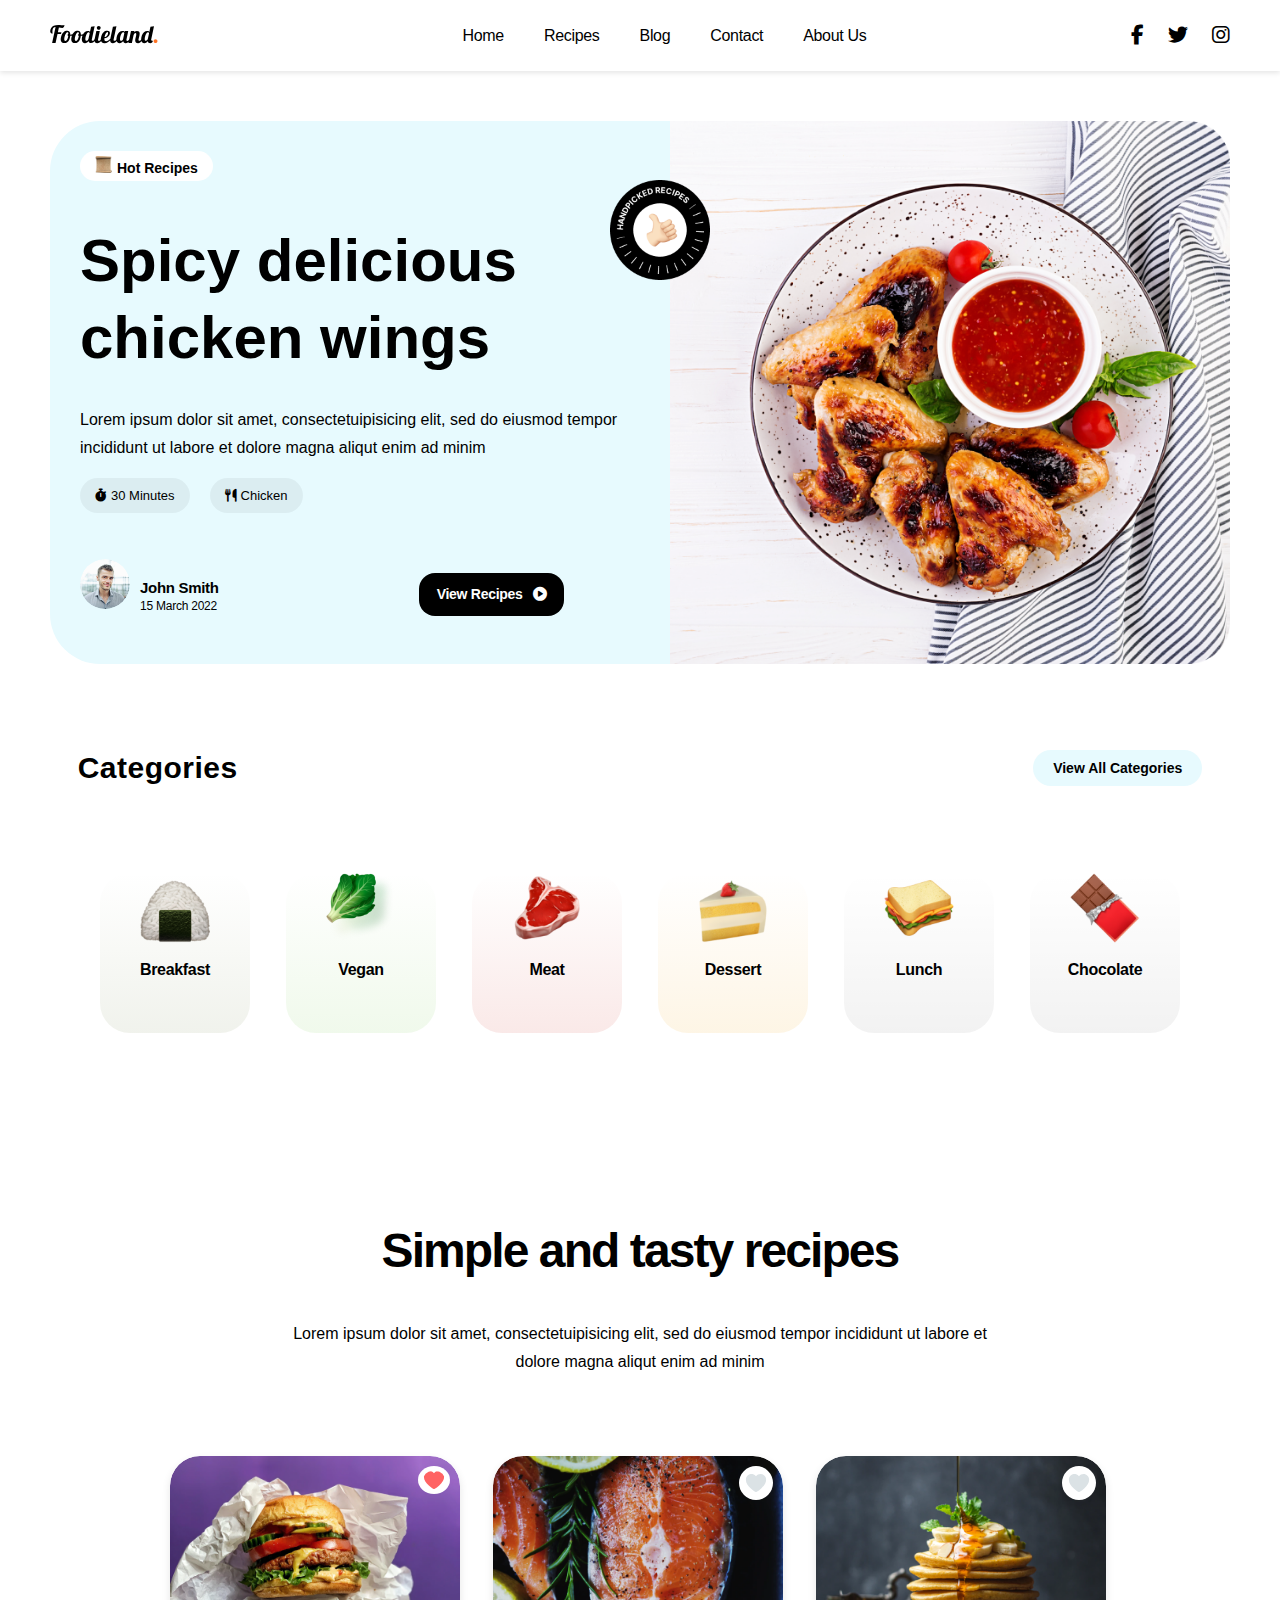
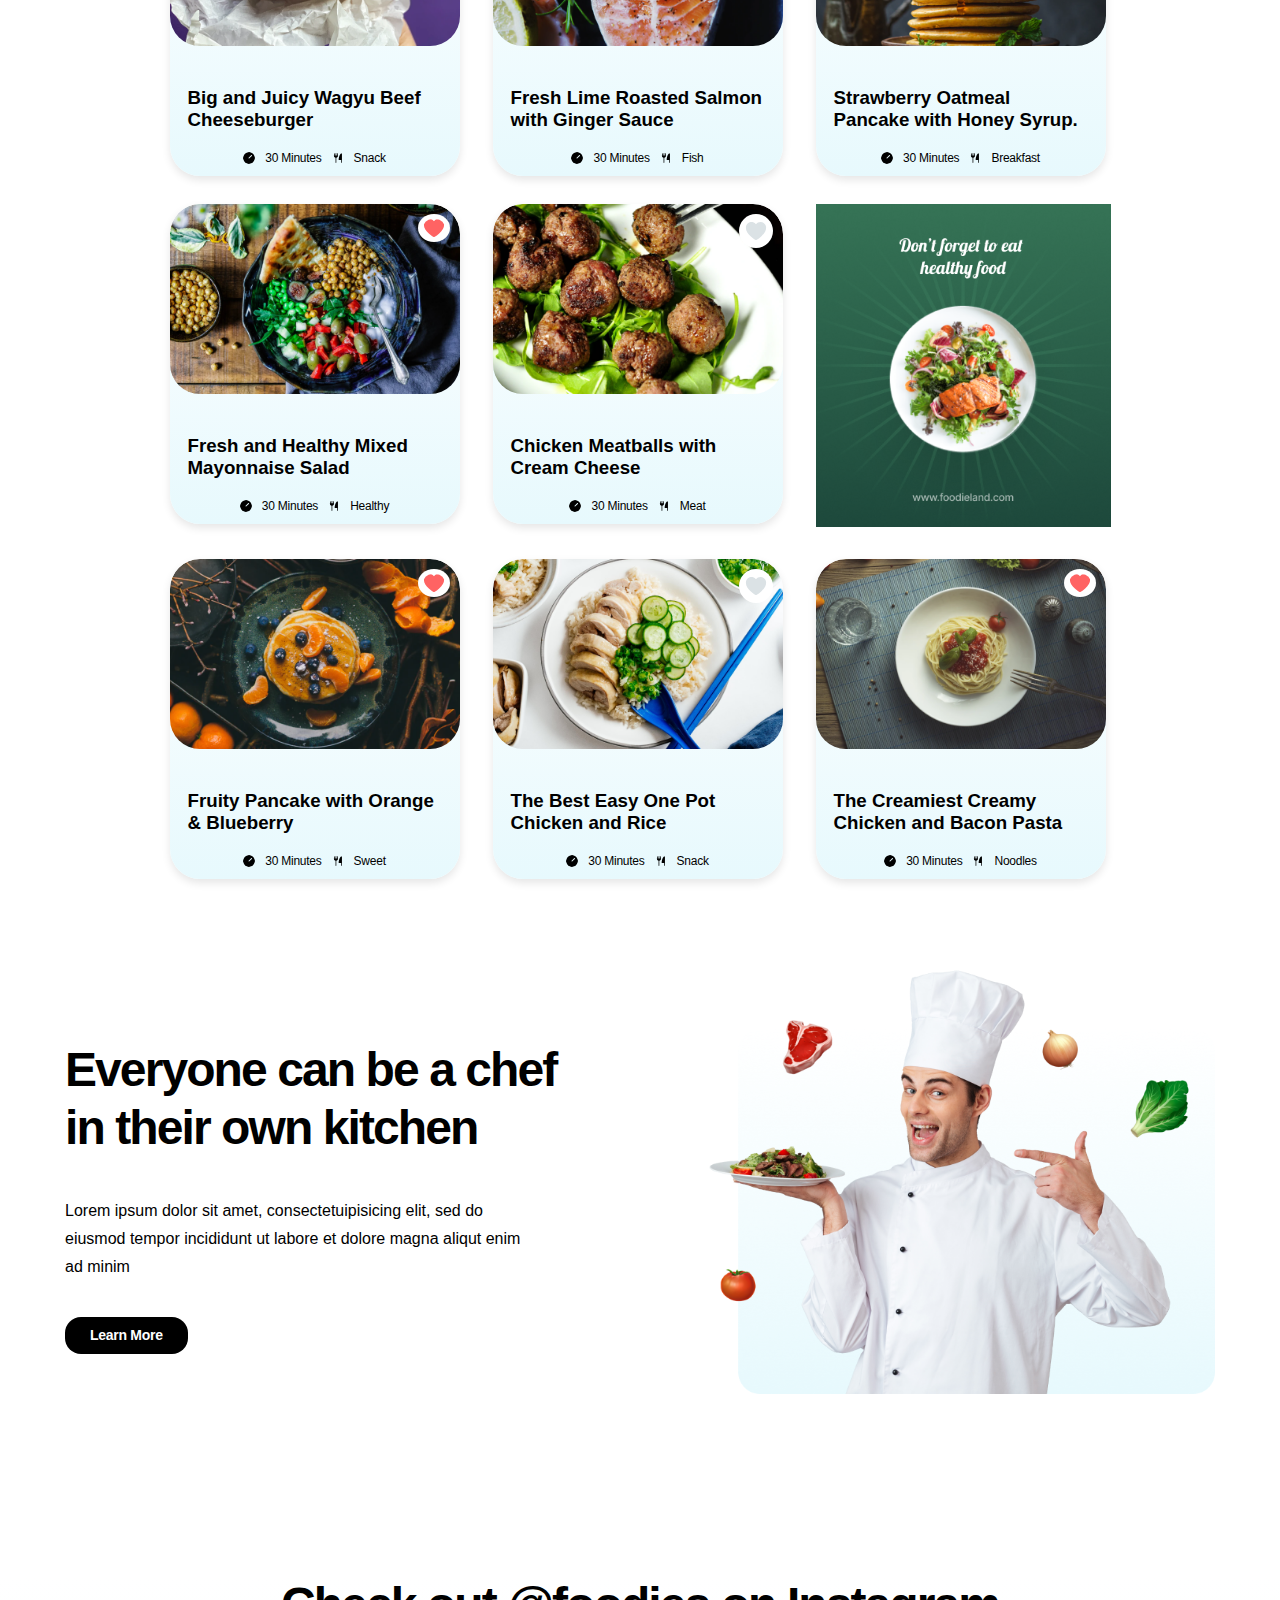
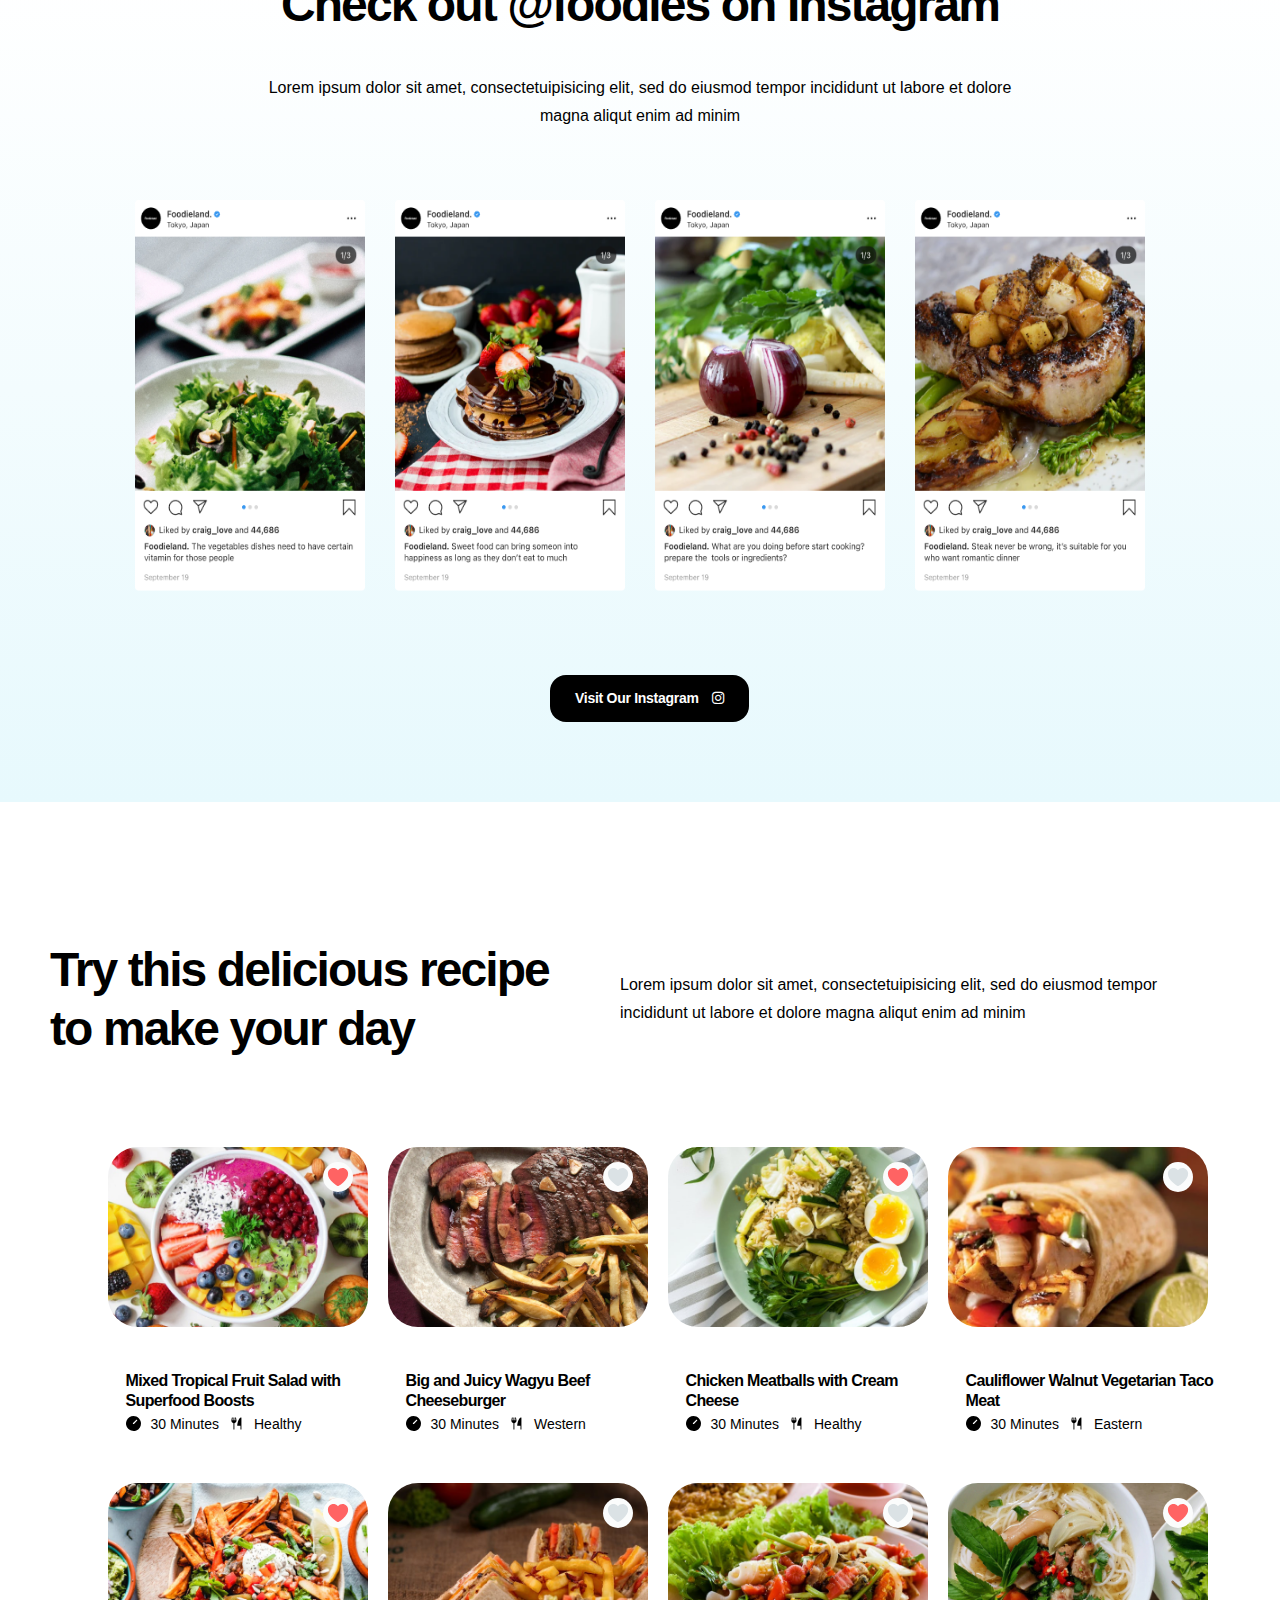
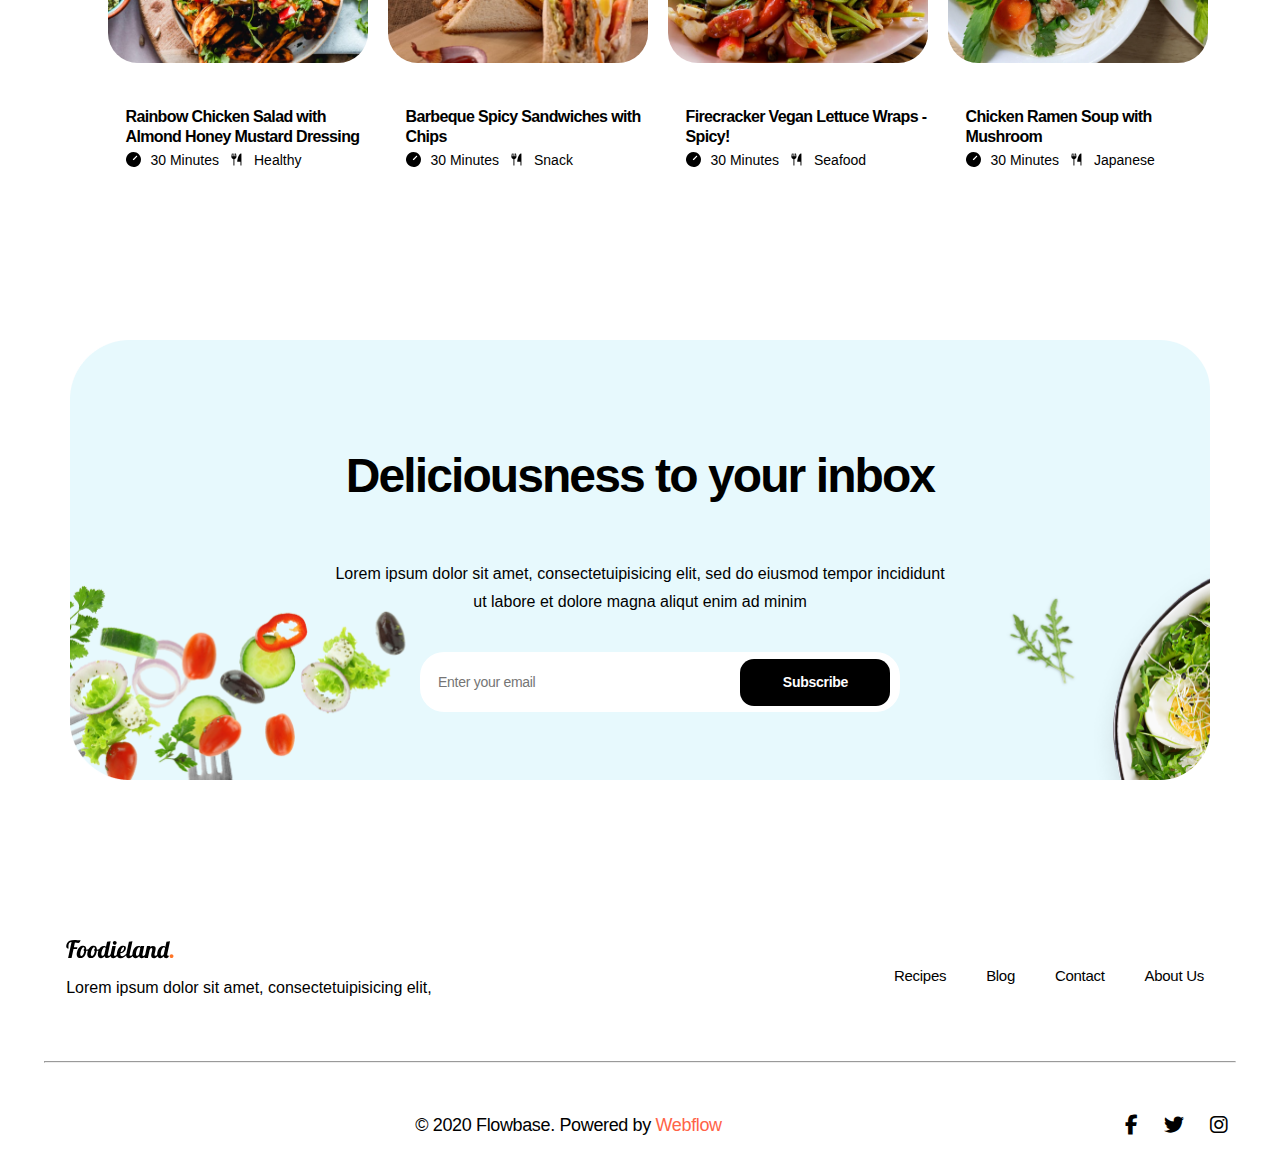
==== commit 10f39040: "document name modified" ====
--- a/index.html
+++ b/index.html
@@ -326,7 +326,7 @@
                         <div class="card-meta">
                             <img src="assets/homeImages/simple&Tastygallery/time.svg" alt="Time"> 30 Minutes
                             <img src="assets/homeImages/simple&Tastygallery/ForkKnife.svg" alt="Category"> Healthy
-                        </div>>
+                        </div>
                     </div>    
                 </div>
                 <div class="more-recipe-card">
